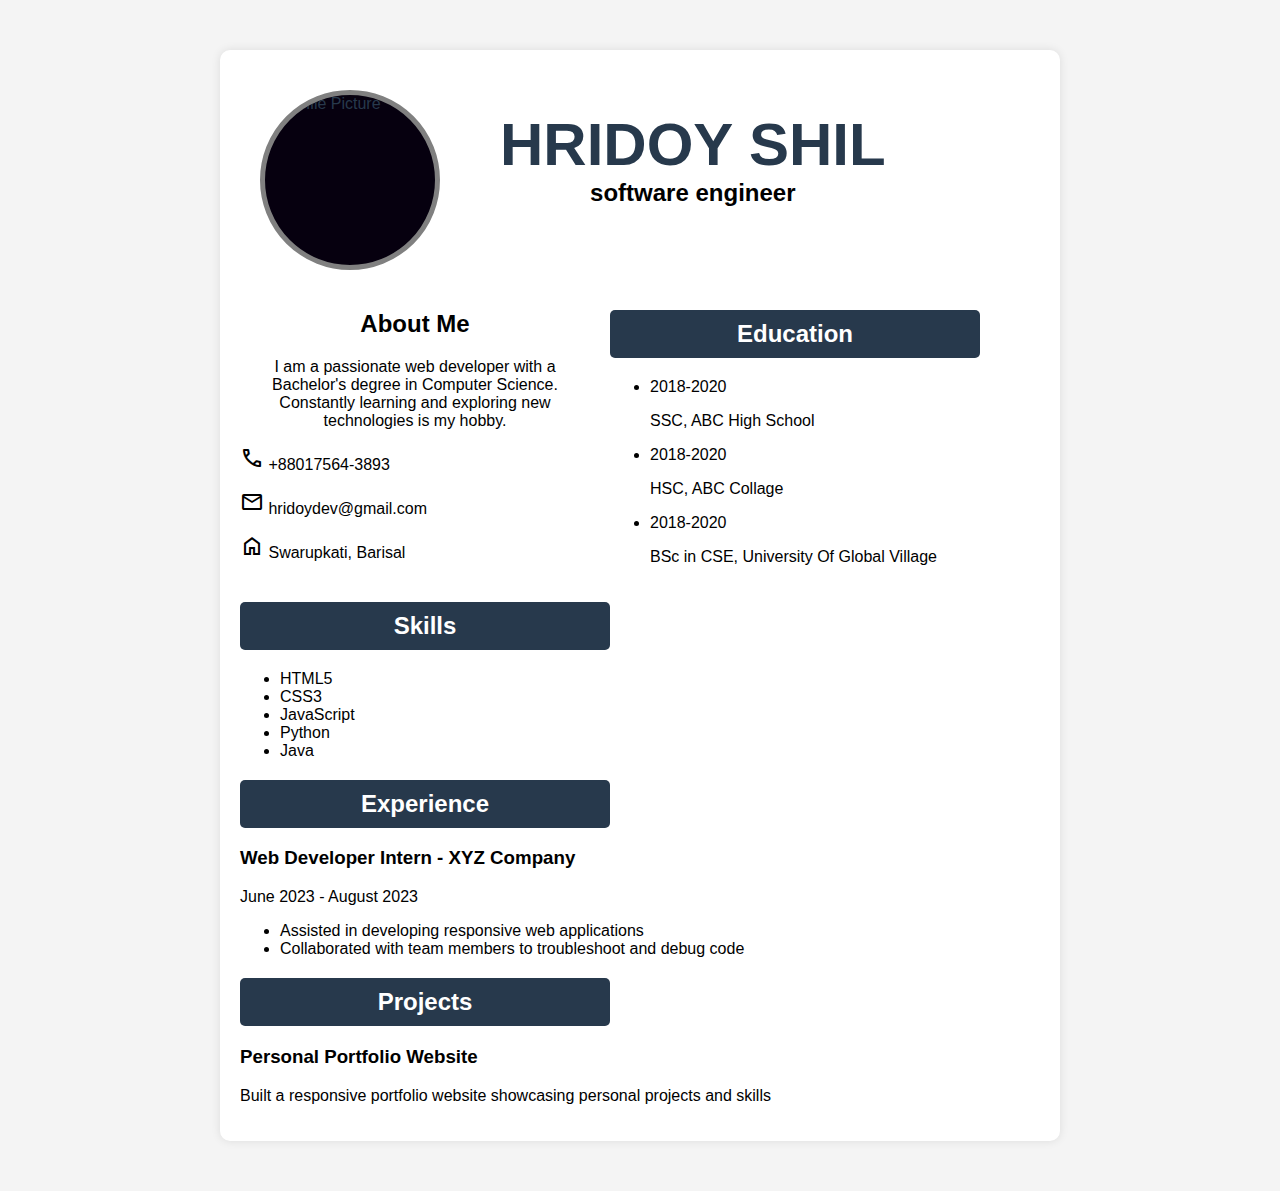
==== my_resume/mycv.html @ dce8de2a "my cv" ====
<!DOCTYPE html>
<html lang="en">
<head>
    <meta charset="UTF-8">
    <meta name="viewport" content="width=device-width, initial-scale=1.0">
    <title>Document</title>
    <link rel="stylesheet" href="style.css">
    <link rel="stylesheet" href="https://fonts.googleapis.com/css2?family=Material+Symbols+Outlined:opsz,wght,FILL,GRAD@24,400,0,0" />
</head>
<body>

    <div class="container">
        <header class="header-section">
          <img class="profile-pic" src="profile.jpg" alt="Profile Picture">
         <div>
            <h1 class="name">HRIDOY SHIL</h1>
            <h2 class="role">software engineer</h2>
         </div>
        </header>
    
      <!-- top section -->
      <section class="top-section">
        <div class="section about-me">
            <h2>About Me</h2>
            <p>I am a passionate web developer with a Bachelor's degree in Computer Science.  Constantly learning and exploring new technologies is my hobby.</p>

            <div style="text-align: left;">
                
                <p class="contact-info"><span class="material-symbols-outlined">
                    phone
                    </span> <span> +88017564-3893</span> </p>
                <p class="contact-info"><span class="material-symbols-outlined">
                    email
                    </span> <span> hridoydev@gmail.com</span> </p>
                <p class="contact-info"><span class="material-symbols-outlined">
                    home
                    </span> <span> Swarupkati, Barisal</span> </p>
                
            </div>
          </div>

          
      
        

          <div class="section">
                <h2 class="title">Education</h2>
                
                <ul>
                  <li> <span class="season-year"> 2018-2020  </span>
                      <p>SSC, ABC High School</p>
                  </li>
                  <li> <span class="season-year"> 2018-2020  </span>
                      <p>HSC, ABC Collage</p>
                  </li>
                  <li> <span class="season-year"> 2018-2020  </span>
                      <p>BSc in CSE, University Of Global Village</p>
                  </li>
                 
                </ul>

          </div>
      </section>

      <!-- middle section -->
    
        <div class="section">
          <h2 class="title">Skills</h2>
          <ul>
            <li>HTML5</li>
            <li>CSS3</li>
            <li>JavaScript</li>
            <li>Python</li>
            <li>Java</li>
            <!-- Add more skills as needed -->
          </ul>
        </div>
    
        <div class="section">
          <h2 class="title">Experience</h2>
          <div class="sub-section">
            <h3>Web Developer Intern - XYZ Company</h3>
            <p>June 2023 - August 2023</p>
            <ul>
              <li>Assisted in developing responsive web applications</li>
              <li>Collaborated with team members to troubleshoot and debug code</li>
            </ul>
          </div>
          <!-- Add more experience sections as needed -->
        </div>
    
        <div class="section">
          <h2 class="title">Projects</h2>
          <div class="sub-section">
            <h3>Personal Portfolio Website</h3>
            <p>Built a responsive portfolio website showcasing personal projects and skills</p>
          </div>
          <!-- Add more project sections as needed -->
        </div>
      </div>
    
</body>
</html>
---- my_resume/style.css ----
body {
    font-family: Arial, sans-serif;
    margin: 0;
    padding: 0;
    background-color: #f4f4f4;
  }

  .container {
    max-width: 800px;
    margin: 50px auto;
    background-color: #fff;
    padding: 20px;
    border-radius: 10px;
    box-shadow: 0 0 10px rgba(0, 0, 0, 0.1);
  }

  .profile-pic {
    display: block;
    border-radius: 50%;
    width: 170px;
    height: 170px;
    object-fit: cover;
    margin-top: 20px;
    margin-left: 20px;
    margin-bottom: 20px;
    background: #06000f;
    border: 5px solid gray;
    
  }

  .header-section{
    display: flex;
    gap: 60px;
    color: #27394C;
  }
 
 .title {
    
    background-color: #27394C;
    color: white;
    padding: 10px;
    border-radius: 5px;
    width: 350px;
    text-align: center;
  }

  .name{
    font-size: 60px;
    font-weight: 800;
    margin-bottom: 0;
    width: 100%;
  }
  .role {
    text-align: center;
    width: 100%;
    margin-top: 0px;
    font-weight: 500px;
    background-color: white;
    color: black;
  }

  .top-section{
    display: flex;
    gap: 20px;
  }
  .about-me {
   
    width: 350px;
    text-align: center;
    height: 160px;
  }
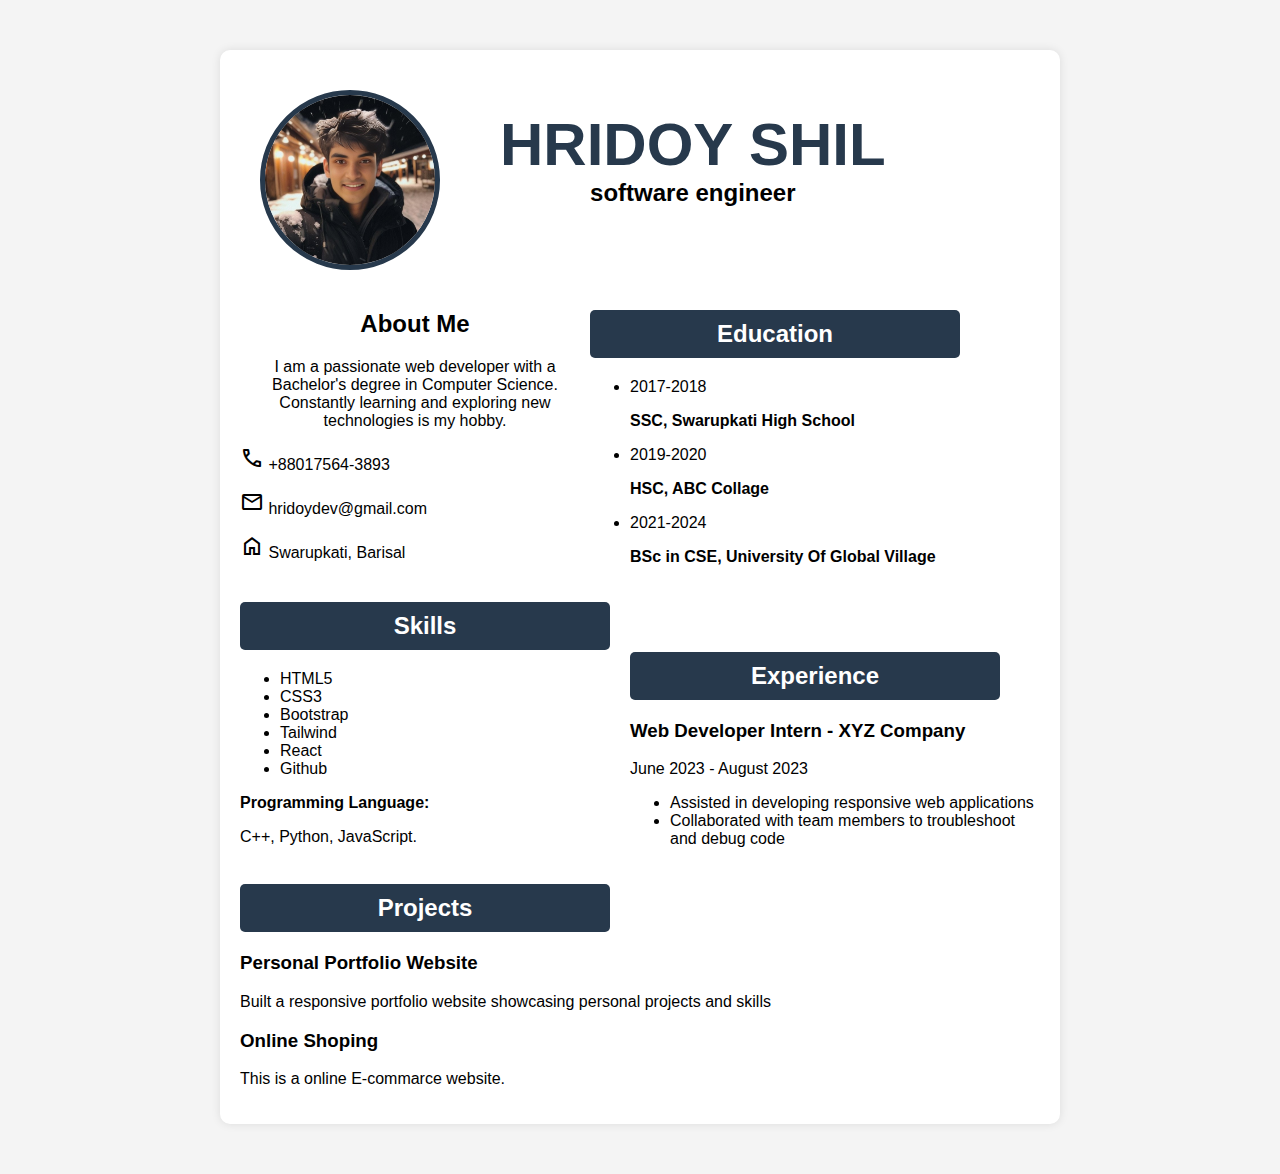
==== commit 6afa5429: "my cv done" ====
--- a/my_resume/mycv.html
+++ b/my_resume/mycv.html
@@ -11,7 +11,7 @@
 
     <div class="container">
         <header class="header-section">
-          <img class="profile-pic" src="profile.jpg" alt="Profile Picture">
+          <img class="profile-pic" src="images/pic1.jpeg" alt="Profile Picture">
          <div>
             <h1 class="name">HRIDOY SHIL</h1>
             <h2 class="role">software engineer</h2>
@@ -47,14 +47,14 @@
                 <h2 class="title">Education</h2>
                 
                 <ul>
-                  <li> <span class="season-year"> 2018-2020  </span>
-                      <p>SSC, ABC High School</p>
+                  <li> <span class="season-year"> 2017-2018  </span>
+                      <p> <b>SSC, Swarupkati High School</b></p>
                   </li>
-                  <li> <span class="season-year"> 2018-2020  </span>
-                      <p>HSC, ABC Collage</p>
+                  <li> <span class="season-year"> 2019-2020  </span>
+                      <p> <b>HSC, ABC Collage</b></p>
                   </li>
-                  <li> <span class="season-year"> 2018-2020  </span>
-                      <p>BSc in CSE, University Of Global Village</p>
+                  <li> <span class="season-year"> 2021-2024  </span>
+                      <p> <b>BSc in CSE, University Of Global Village</b></p>
                   </li>
                  
                 </ul>
@@ -64,38 +64,47 @@
 
       <!-- middle section -->
     
-        <div class="section">
-          <h2 class="title">Skills</h2>
-          <ul>
-            <li>HTML5</li>
-            <li>CSS3</li>
-            <li>JavaScript</li>
-            <li>Python</li>
-            <li>Java</li>
-            <!-- Add more skills as needed -->
-          </ul>
-        </div>
-    
-        <div class="section">
-          <h2 class="title">Experience</h2>
-          <div class="sub-section">
-            <h3>Web Developer Intern - XYZ Company</h3>
-            <p>June 2023 - August 2023</p>
-            <ul>
-              <li>Assisted in developing responsive web applications</li>
-              <li>Collaborated with team members to troubleshoot and debug code</li>
-            </ul>
-          </div>
-          <!-- Add more experience sections as needed -->
-        </div>
-    
+        <section class="mid-section">
+            <div class="section">
+                <h2 class="title">Skills</h2>
+                <ul>
+                  <li>HTML5</li>
+                  <li>CSS3</li>
+                  <li>Bootstrap</li>
+                  <li>Tailwind</li>
+                  <li>React</li>
+                  <li>Github</li>
+                  <!-- Add more skills as needed -->
+                </ul>
+                <p style="font-weight: 700;">Programming Language:</p>
+                <p>C++, Python, JavaScript.</p>
+              </div>
+          
+              <div class="section experience">
+                <h2 class="title" ">Experience</h2>
+                <div class="sub-section">
+                  <h3>Web Developer Intern - XYZ Company</h3>
+                  <p>June 2023 - August 2023</p>
+                  <ul>
+                    <li>Assisted in developing responsive web applications</li>
+                    <li>Collaborated with team members to troubleshoot and debug code</li>
+                  </ul>
+                </div>
+                <!-- Add more experience sections as needed -->
+              </div>
+          
+        </section>
+        <!-- end middle -->
         <div class="section">
           <h2 class="title">Projects</h2>
           <div class="sub-section">
             <h3>Personal Portfolio Website</h3>
             <p>Built a responsive portfolio website showcasing personal projects and skills</p>
           </div>
-          <!-- Add more project sections as needed -->
+         
+          <h3>Online Shoping </h3>
+          <p>This is a online E-commarce website.</p>
+        </div>
         </div>
       </div>
     
--- a/my_resume/style.css
+++ b/my_resume/style.css
@@ -24,7 +24,7 @@
     margin-left: 20px;
     margin-bottom: 20px;
     background: #06000f;
-    border: 5px solid gray;
+    border: 5px solid ;
     
   }
 
@@ -61,6 +61,11 @@
 
   .top-section{
     display: flex;
+    gap: 0px;
+  }
+
+  .mid-section{
+    display: flex;
     gap: 20px;
   }
   .about-me {
@@ -70,3 +75,7 @@
     height: 160px;
   }
 
+  .experience{
+    margin-top: 50px;
+  }
+
